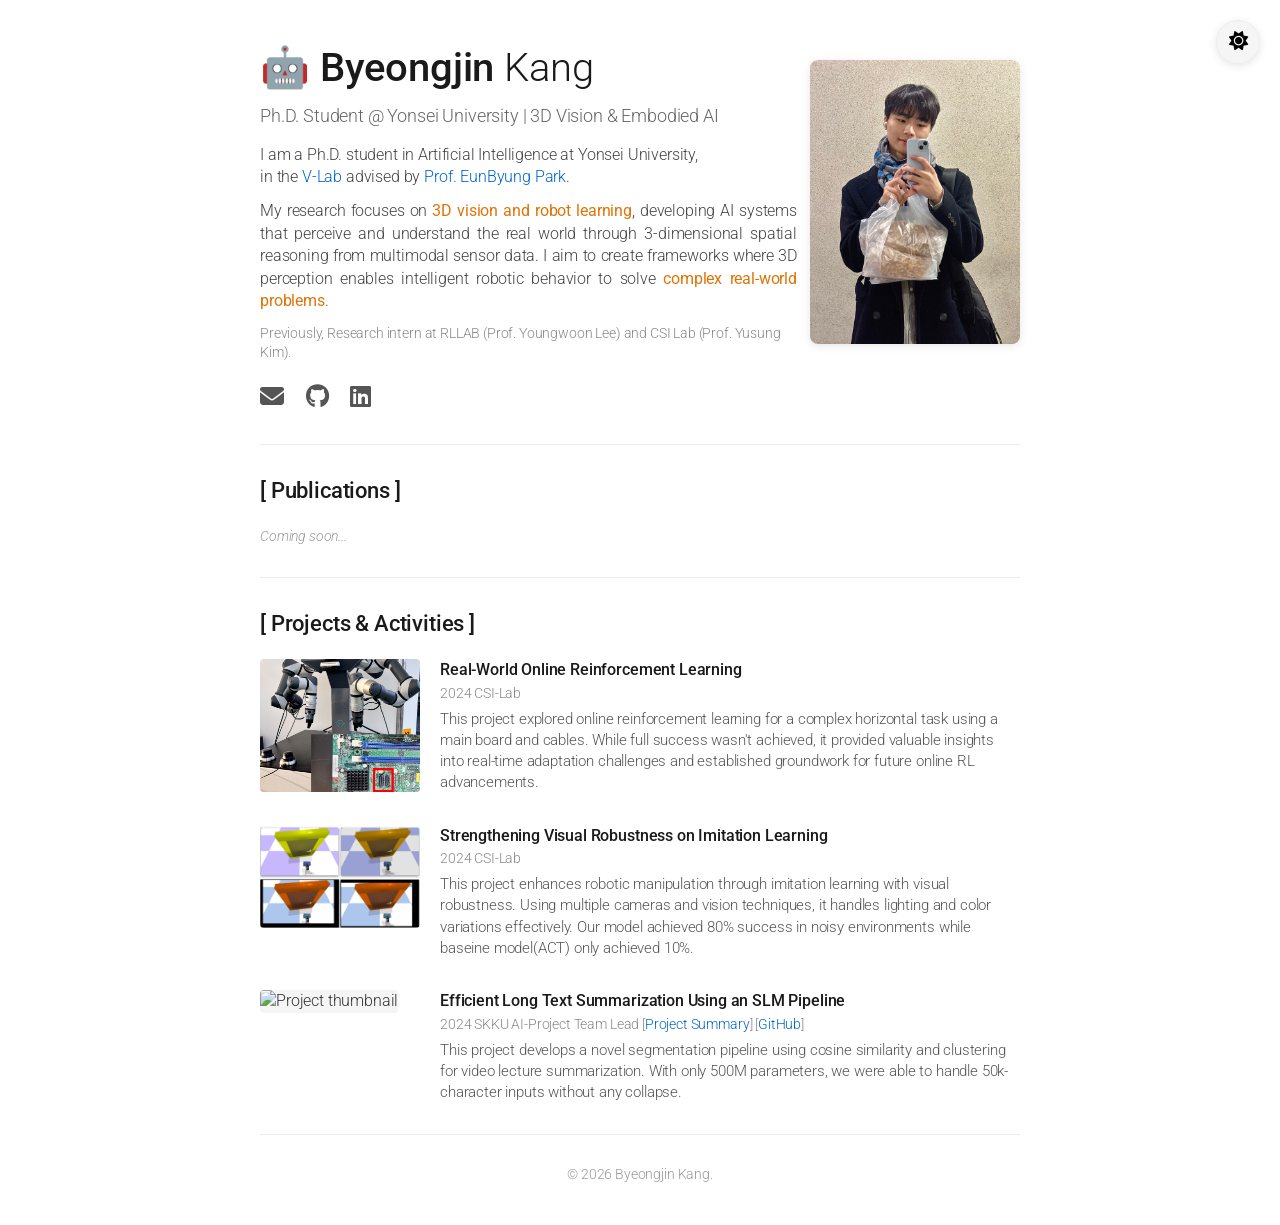
==== index.html @ 746ccff7 "update cv 2026-02" ====
<!DOCTYPE html>
<html lang="en">
<head>
    <meta charset="UTF-8">
    <meta name="viewport" content="width=device-width, initial-scale=1.0">
    <title>Byeongjin Kang</title>
    <link rel="icon" href="data:image/svg+xml,<svg xmlns='http://www.w3.org/2000/svg' viewBox='0 0 100 100'><text y='.9em' font-size='90'>👻</text></svg>">
    <link rel="stylesheet" href="style.css">
    <link rel="stylesheet" href="https://cdnjs.cloudflare.com/ajax/libs/font-awesome/6.4.0/css/all.min.css">
    <link rel="stylesheet" href="https://cdn.jsdelivr.net/gh/jpswalsh/academicons@1/css/academicons.min.css">
</head>
<body>
    <!-- Theme Toggle Button -->
    <button class="theme-toggle" id="theme-toggle" aria-label="Toggle dark mode">
        <span class="icon-sun"><i class="fas fa-sun"></i></span>
        <span class="icon-moon"><i class="fas fa-moon"></i></span>
    </button>

    <main>
        <!-- Header -->
        <header class="profile-header">
            <div class="profile-img-wrapper">
                <img src="src/images/profile.jpeg" alt="Profile Photo" class="profile-img">
            </div>
            <h1>🤖  <span class="last-name">Byeongjin</span> <span class="first -name">Kang</span></h1>
            <p class="subtitle">Ph.D. Student @ Yonsei University | 3D Vision & Embodied AI</p>
        </header>
        
        <!-- Profile Section -->
        <section class="profile">
            <div class="profile-text">
                <p>
                    I am a Ph.D. student in Artificial Intelligence at Yonsei University, 
                    <br>
                    in the <a href="https://v-laboratory.github.io/#/" target="_blank">V-Lab</a> advised by <a href="https://silverbottlep.github.io/index.html" target="_blank">Prof. EunByung Park</a>.
                </p>
                <p>
                    My research focuses on <span class="highlight">3D vision and robot learning</span>, 
                    developing AI systems that perceive and understand the real world through 3-dimensional spatial reasoning 
                    from multimodal sensor data. 
                    I aim to create frameworks where 3D perception enables intelligent robotic behavior to solve <span class="highlight">complex real-world problems</span>.
                </p>
            </div>
            
            <p class="previous-exp">
                Previously, Research intern at RLLAB (Prof. Youngwoon Lee) and CSI Lab (Prof. Yusung Kim).
            </p>
            <!-- Social Links -->
            <div class="social-links">
                <a href="mailto:namul2@yonsei.ac.kr" title="Email"><i class="fa-solid fa-envelope"></i></a>
                <a href="https://github.com/namul2" target="_blank" title="GitHub"><i class="fab fa-github"></i></a>
                <a href="https://www.linkedin.com/in/byeongjin-kang-067b1931b" target="_blank" title="LinkedIn"><i class="fab fa-linkedin"></i></a>
                <a href="" target="_blank" title="Google Scholar"><i class="ai ai-google-scholar"></i></a>
                <a href="src/pdf/2026-02-cv.pdf" target="_blank" title="CV"><i class="ai ai-cv"></i></a>
            </div>
        </section>

        <hr class="separator">

        <!-- Publications Section -->
        <section class="publications">
            <h2>[ Publications ]</h2>

            <!-- <div class="pub-item">
                <div class="pub-thumbnail">
                    <img src="publications/paper1_thumb.png" alt="Paper thumbnail">
                </div>
                <div class="pub-content">
                    <div class="pub-title">Paper Title Here: A Long Title That Describes Your Research</div>
                    <div class="pub-authors"><strong>Byeongjin Kang</strong>, Co-author One, Co-author Two</div>
                    <div class="pub-venue"><em>Conference/Journal Name</em> 2025</div>
                    <div class="pub-links">
                        [<a href="#">Paper</a>]
                        [<a href="#">Code</a>]
                        [<a href="#">Project</a>]
                    </div>
                </div>
            </div> -->

            <p class="coming-soon">Coming soon...</p>
        </section>

        <hr class="separator">

        <!-- Projects & Activities Section -->
        <section class="projects">
            <h2>[ Projects & Activities ]</h2>

            <div class="project-item">
                <div class="project-thumbnail">
                    <img src="src/images/robot-online-rl.png" alt="Project thumbnail">
                </div>
                <div class="project-content">
                    <div class="project-title">Real-World Online Reinforcement Learning</div>
                    <div class="project-date">2024 CSI-Lab</div>
                    <p>
                        This project explored online reinforcement learning for a complex horizontal task using a main board and cables. 
                        While full success wasn't achieved, it provided valuable insights into real-time adaptation challenges and established groundwork for future online RL advancements.
                    </p>
                    <!-- <div class="project-links">
                        [<a href="#">Demo</a>]
                        [<a href="#">GitHub</a>]
                    </div> -->
                </div>
            </div>

            <div class="project-item">
                <div class="project-thumbnail">
                    <img src="src/images/robot-robust.png" alt="Project thumbnail">
                </div>
                <div class="project-content">
                    <div class="project-title">Strengthening Visual Robustness on Imitation Learning</div>
                    <div class="project-date">2024 CSI-Lab</div>
                    <p>
                        This project enhances robotic manipulation through imitation learning with visual robustness. 
                        Using multiple cameras and vision techniques, it handles lighting and color variations effectively.
                        Our model achieved 80% success in noisy environments while baseine model(ACT) only achieved 10%.
                    </p>
                </div>
            </div>

            <div class="project-item">
                <div class="project-thumbnail">
                    <img src="src/images/skku-slm-project.png" alt="Project thumbnail">
                </div>
                <div class="project-content">
                    <div class="project-title">Efficient Long Text Summarization Using an SLM Pipeline</div>
                    <div class="project-date">2024 SKKU AI-Project Team Lead [<a href="src/pdf/LLM_project_paper.pdf">Project Summary</a>] [<a href="https://github.com/namul2/Long-Text-Summary-Project">GitHub</a>]</div>
                    <p>
                        This project develops a novel segmentation pipeline using cosine similarity and clustering for video lecture summarization. 
                        With only 500M parameters, we were able to handle 50k-character inputs without any collapse. 
                    </p>
                    <div class="project-links">
                        <!-- [<a href="src/pdf/LLM_project_paper.pdf">Project Summary</a>]
                        [<a href="https://github.com/SKKUWhiteBoard/WhiteBoard_LLM">GitHub</a>] -->
                    </div>
                </div>
            </div>
        </section>

        <!-- Footer -->
        <footer>
            <p>&copy; 2026 Byeongjin Kang.</p>
        </footer>
    </main>

    <script>
        // Theme Toggle Functionality
        const themeToggle = document.getElementById('theme-toggle');
        const html = document.documentElement;

        // Check for saved theme preference or system preference
        function getPreferredTheme() {
            const savedTheme = localStorage.getItem('theme');
            if (savedTheme) {
                return savedTheme;
            }
            return window.matchMedia('(prefers-color-scheme: dark)').matches ? 'dark' : 'light';
        }

        // Apply theme
        function setTheme(theme) {
            if (theme === 'dark') {
                html.setAttribute('data-theme', 'dark');
            } else {
                html.removeAttribute('data-theme');
            }
            localStorage.setItem('theme', theme);
        }

        // Initialize theme
        setTheme(getPreferredTheme());

        // Toggle theme on button click
        themeToggle.addEventListener('click', () => {
            const currentTheme = html.getAttribute('data-theme');
            const newTheme = currentTheme === 'dark' ? 'light' : 'dark';
            setTheme(newTheme);
        });

        // Listen for system theme changes
        window.matchMedia('(prefers-color-scheme: dark)').addEventListener('change', (e) => {
            if (!localStorage.getItem('theme')) {
                setTheme(e.matches ? 'dark' : 'light');
            }
        });
    </script>
</body>
</html>
---- style.css ----
@import url('https://fonts.googleapis.com/css2?family=Roboto:wght@300;400;500;700&display=swap');

/* CSS Variables for Light Mode */
:root {
    --bg-color: #ffffff;
    --text-color: #333;
    --text-secondary: #444;
    --text-muted: #555;
    --text-light: #666;
    --text-lighter: #888;
    --text-lightest: #999;
    --heading-color: #1a1a1a;
    --link-color: #0066cc;
    --highlight-color: #e07306;
    --border-color: #eee;
    --shadow-color: rgba(0, 0, 0, 0.1);
    --thumbnail-bg: #f5f5f5;
    --social-hover: #000;
}

/* Dark Mode Variables */
[data-theme="dark"] {
    --bg-color: #1a1a1a;
    --text-color: #e0e0e0;
    --text-secondary: #d0d0d0;
    --text-muted: #b0b0b0;
    --text-light: #a0a0a0;
    --text-lighter: #909090;
    --text-lightest: #808080;
    --heading-color: #f0f0f0;
    --link-color: #6ab0ff;
    --highlight-color: #f5a623;
    --border-color: #333;
    --shadow-color: rgba(0, 0, 0, 0.3);
    --thumbnail-bg: #2a2a2a;
    --social-hover: #fff;
}

* {
    margin: 0;
    padding: 0;
    box-sizing: border-box;
}

body {
    font-family: 'Roboto', -apple-system, BlinkMacSystemFont, sans-serif;
    background-color: var(--bg-color);
    color: var(--text-color);
    line-height: 1.4;
    font-size: 16px;
    font-weight: 300;
    letter-spacing: -0.01em;
    transition: background-color 0.3s ease, color 0.3s ease;
}

main {
    max-width: 800px;
    margin: 0 auto;
    padding: 40px 20px;
}

a {
    color: var(--link-color);
    text-decoration: none;
}

a:hover {
    text-decoration: underline;
}

/* Header */
.profile-header {
    margin-bottom: 15px;
}

.profile-header h1 {
    font-size: 2.5rem;
    font-weight: 300;
    margin-bottom: 8px;
    color: var(--heading-color);
}

.profile-header .first-name {
    font-weight: 300;
}

.profile-header .last-name {
    font-weight: 500;
}

.subtitle {
    font-size: 1.1rem;
    color: var(--text-light);
}

/* Profile Section */
.profile {
    margin-bottom: 20px;
}

.profile-img-wrapper {
    float: right;
    margin-top: 20px;
    margin-left: 13px;
    margin-bottom: 15px;
}

.profile-img {
    width: 210px;
    height: auto;
    border-radius: 8px;
    box-shadow: 0 2px 8px var(--shadow-color);
}

.profile-text {
    text-align: justify;
}

.profile-text p {
    margin-bottom: 12px;
    color: var(--text-secondary);
}

.highlight {
    color: var(--highlight-color);
    font-weight: 400;
}

.previous-exp {
    font-size: 0.85rem;
    color: var(--text-lighter);
}

.social-links {
    clear: both;
    padding-top: 15px;
}

.social-links a {
    color: var(--text-muted);
    font-size: 1.5rem;
    margin-right: 18px;
    transition: color 0.2s ease;
}

.social-links a:hover {
    color: var(--social-hover);
    text-decoration: none;
}

/* Separator */
.separator {
    border: none;
    border-top: 1px solid var(--border-color);
    margin: 30px 0;
}

/* Section Titles */
h2 {
    font-size: 1.4rem;
    font-weight: 500;
    color: var(--heading-color);
    margin-bottom: 20px;
}

h2 a {
    color: inherit;
}

h2 a:hover {
    text-decoration: none;
    color: var(--link-color);
}

/* Publications Section */
.publications {
    margin-bottom: 20px;
}

.pub-item {
    display: flex;
    gap: 20px;
    margin-bottom: 25px;
}

.pub-thumbnail {
    flex-shrink: 0;
    width: 160px;
}

.pub-thumbnail img {
    width: 100%;
    height: auto;
    border-radius: 4px;
    background-color: var(--thumbnail-bg);
}

.pub-content {
    flex: 1;
}

.pub-title {
    font-weight: 500;
    font-size: 1rem;
    margin-bottom: 4px;
    color: var(--heading-color);
}

.pub-authors {
    font-size: 0.95rem;
    color: var(--text-muted);
    margin-bottom: 2px;
}

.pub-venue {
    font-size: 0.9rem;
    color: var(--text-light);
    margin-bottom: 6px;
}

.pub-links {
    font-size: 0.9rem;
}

.pub-links a {
    color: var(--link-color);
}

.coming-soon {
    color: var(--text-lightest);
    font-size: 0.9rem;
    font-style: italic;
}

/* Projects Section */
.projects {
    margin-bottom: 20px;
}

.project-item {
    display: flex;
    gap: 20px;
    margin-bottom: 25px;
}

.project-thumbnail {
    flex-shrink: 0;
    width: 160px;
}

.project-thumbnail img {
    width: 100%;
    height: auto;
    border-radius: 4px;
    background-color: var(--thumbnail-bg);
}

.project-content {
    flex: 1;
}

.project-title {
    font-weight: 500;
    font-size: 1rem;
    color: var(--heading-color);
    margin-bottom: 2px;
}

.project-date {
    font-size: 0.85rem;
    color: var(--text-lighter);
    margin-bottom: 6px;
}

.project-content p {
    font-size: 0.95rem;
    color: var(--text-muted);
    margin-bottom: 6px;
}

.project-links {
    font-size: 0.9rem;
}

.project-links a {
    color: var(--link-color);
}

/* Footer */
footer {
    text-align: center;
    padding-top: 30px;
    border-top: 1px solid var(--border-color);
    color: var(--text-lightest);
    font-size: 0.85rem;
}

/* Theme Toggle Button */
.theme-toggle {
    position: fixed;
    top: 20px;
    right: 20px;
    background: var(--thumbnail-bg);
    border: 1px solid var(--border-color);
    border-radius: 50%;
    width: 44px;
    height: 44px;
    cursor: pointer;
    display: flex;
    align-items: center;
    justify-content: center;
    font-size: 1.2rem;
    transition: all 0.3s ease;
    z-index: 1000;
    box-shadow: 0 2px 8px var(--shadow-color);
}

.theme-toggle:hover {
    transform: scale(1.1);
}

.theme-toggle .icon-sun,
.theme-toggle .icon-moon {
    position: absolute;
    transition: opacity 0.3s ease, transform 0.3s ease;
}

.theme-toggle .icon-sun {
    opacity: 1;
    transform: rotate(0deg);
}

.theme-toggle .icon-moon {
    opacity: 0;
    transform: rotate(-90deg);
}

[data-theme="dark"] .theme-toggle .icon-sun {
    opacity: 0;
    transform: rotate(90deg);
}

[data-theme="dark"] .theme-toggle .icon-moon {
    opacity: 1;
    transform: rotate(0deg);
}

/* Responsive */
@media (max-width: 600px) {
    main {
        padding: 30px 15px;
    }

    .profile-header h1 {
        font-size: 2rem;
    }

    .profile-img-wrapper {
        float: none;
        text-align: center;
        margin: 0 0 20px 0;
    }

    .profile-img {
        width: 150px;
    }

    .profile-text {
        text-align: left;
    }

    .social-links {
        text-align: center;
    }

    .pub-item,
    .project-item {
        flex-direction: column;
        gap: 12px;
    }

    .pub-thumbnail,
    .project-thumbnail {
        width: 100%;
    }
}
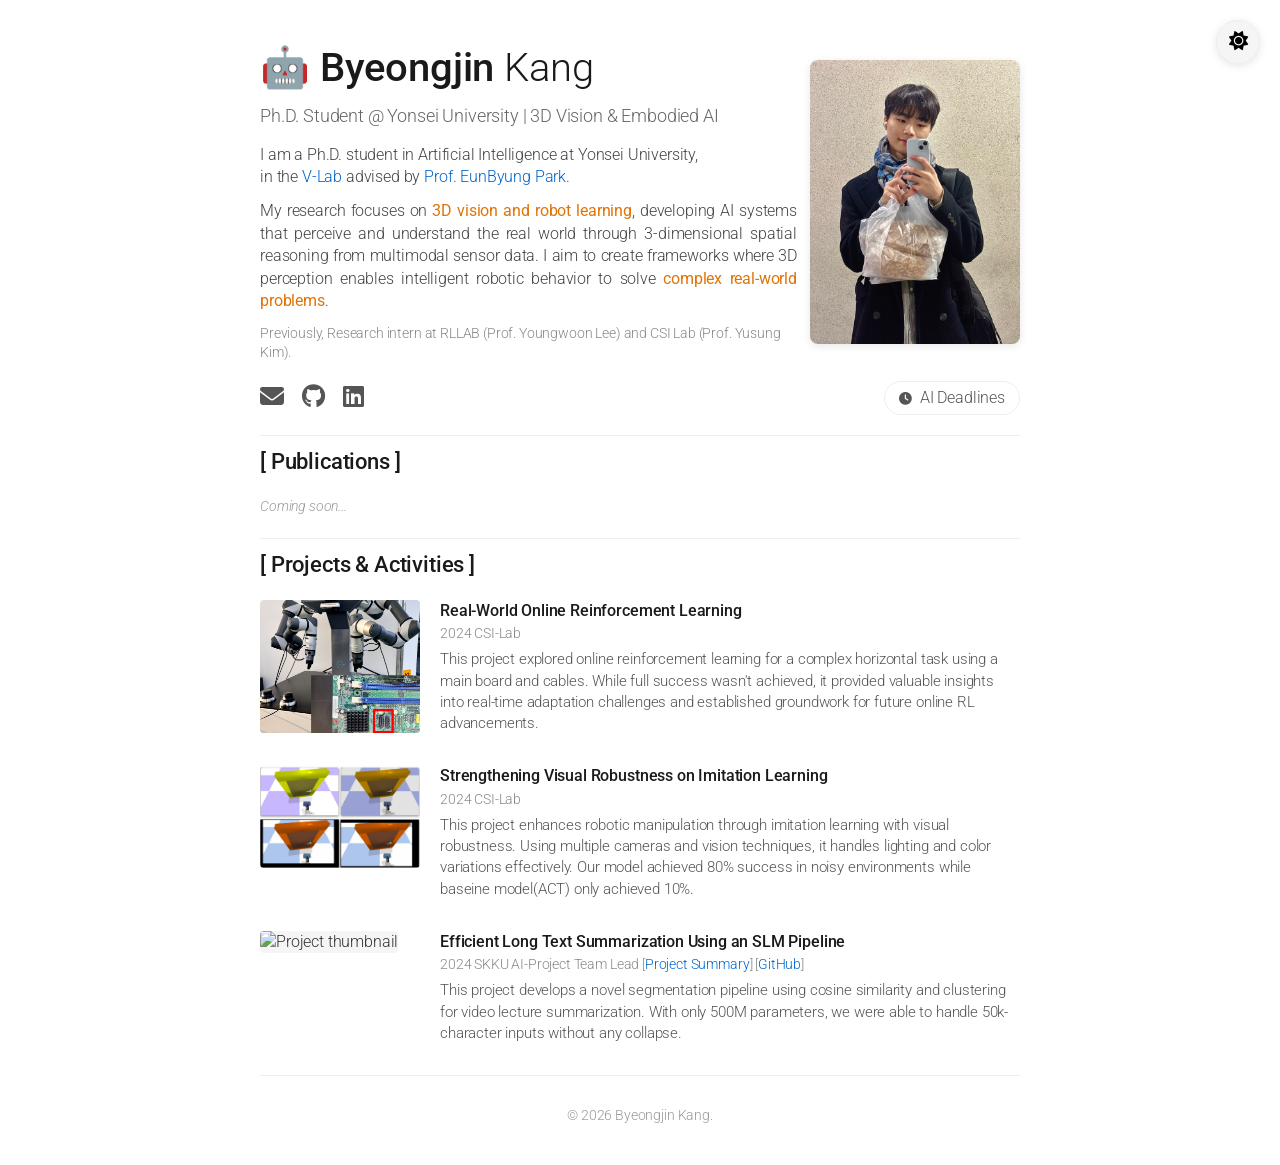
==== commit 5f4b67d2: "add ai-deadlines page" ====
--- a/index.html
+++ b/index.html
@@ -52,6 +52,7 @@
                 <a href="https://www.linkedin.com/in/byeongjin-kang-067b1931b" target="_blank" title="LinkedIn"><i class="fab fa-linkedin"></i></a>
                 <a href="" target="_blank" title="Google Scholar"><i class="ai ai-google-scholar"></i></a>
                 <a href="src/pdf/2026-02-cv.pdf" target="_blank" title="CV"><i class="ai ai-cv"></i></a>
+                <a href="ai_deadlines/index.html" class="nav-btn" title="AI Deadlines"><i class="fas fa-clock"></i> AI Deadlines</a>
             </div>
         </section>
 
--- a/style.css
+++ b/style.css
@@ -134,6 +134,8 @@
 .social-links {
     clear: both;
     padding-top: 15px;
+    display: flex;
+    align-items: center;
 }
 
 .social-links a {
@@ -148,11 +150,32 @@
     text-decoration: none;
 }
 
+.social-links .nav-btn {
+    margin-left: auto;
+    margin-right: 0;
+    font-size: 1rem;
+    padding: 5px 14px;
+    border: 1px solid var(--border-color);
+    border-radius: 20px;
+    color: var(--text-muted);
+    transition: all 0.2s ease;
+}
+
+.social-links .nav-btn:hover {
+    border-color: var(--highlight-color);
+    color: var(--highlight-color);
+}
+
+.social-links .nav-btn i {
+    margin-right: 4px;
+    font-size: 0.8rem;
+}
+
 /* Separator */
 .separator {
     border: none;
     border-top: 1px solid var(--border-color);
-    margin: 30px 0;
+    margin: 10px 0;
 }
 
 /* Section Titles */
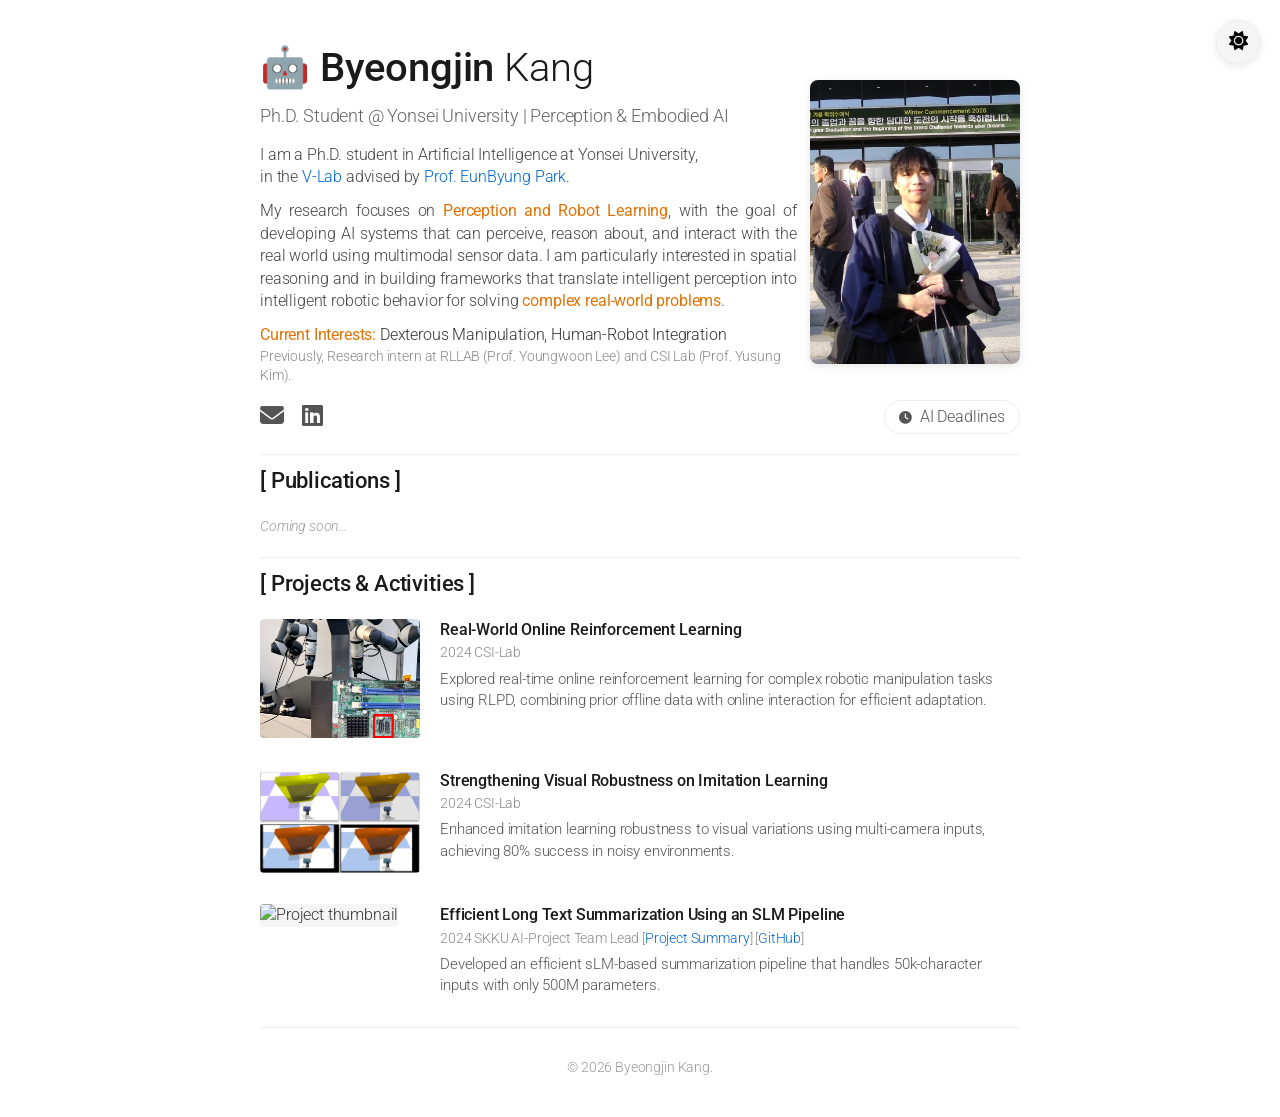
==== commit fae22bcd: "2026-08 update" ====
--- a/index.html
+++ b/index.html
@@ -23,7 +23,7 @@
                 <img src="src/images/profile.jpeg" alt="Profile Photo" class="profile-img">
             </div>
             <h1>🤖  <span class="last-name">Byeongjin</span> <span class="first -name">Kang</span></h1>
-            <p class="subtitle">Ph.D. Student @ Yonsei University | 3D Vision & Embodied AI</p>
+            <p class="subtitle">Ph.D. Student @ Yonsei University | Perception & Embodied AI</p>
         </header>
         
         <!-- Profile Section -->
@@ -35,23 +35,22 @@
                     in the <a href="https://v-laboratory.github.io/#/" target="_blank">V-Lab</a> advised by <a href="https://silverbottlep.github.io/index.html" target="_blank">Prof. EunByung Park</a>.
                 </p>
                 <p>
-                    My research focuses on <span class="highlight">3D vision and robot learning</span>, 
-                    developing AI systems that perceive and understand the real world through 3-dimensional spatial reasoning 
-                    from multimodal sensor data. 
-                    I aim to create frameworks where 3D perception enables intelligent robotic behavior to solve <span class="highlight">complex real-world problems</span>.
+                    My research focuses on <span class="highlight">Perception and Robot Learning</span>, with the goal of developing AI systems that can perceive, reason about, and interact with the real world using multimodal sensor data. I am particularly interested in spatial reasoning and in building frameworks that translate intelligent perception into intelligent robotic behavior for solving <span class="highlight">complex real-world problems</span>.
                 </p>
             </div>
-            
+
+            <!-- current interests -->
+            <span class="highlight">Current Interests:</span> Dexterous Manipulation, Human-Robot Integration
             <p class="previous-exp">
                 Previously, Research intern at RLLAB (Prof. Youngwoon Lee) and CSI Lab (Prof. Yusung Kim).
             </p>
             <!-- Social Links -->
             <div class="social-links">
                 <a href="mailto:namul2@yonsei.ac.kr" title="Email"><i class="fa-solid fa-envelope"></i></a>
-                <a href="https://github.com/namul2" target="_blank" title="GitHub"><i class="fab fa-github"></i></a>
+                <!-- <a href="https://github.com/namul2" target="_blank" title="GitHub"><i class="fab fa-github"></i></a> -->
                 <a href="https://www.linkedin.com/in/byeongjin-kang-067b1931b" target="_blank" title="LinkedIn"><i class="fab fa-linkedin"></i></a>
-                <a href="" target="_blank" title="Google Scholar"><i class="ai ai-google-scholar"></i></a>
-                <a href="src/pdf/2026-02-cv.pdf" target="_blank" title="CV"><i class="ai ai-cv"></i></a>
+                <!-- <a href="" target="_blank" title="Google Scholar"><i class="ai ai-google-scholar"></i></a> -->
+                <a href="src/pdf/2026-08-cv.pdf" target="_blank" title="CV"><i class="ai ai-cv"></i></a>
                 <a href="ai_deadlines/index.html" class="nav-btn" title="AI Deadlines"><i class="fas fa-clock"></i> AI Deadlines</a>
             </div>
         </section>
@@ -95,8 +94,7 @@
                     <div class="project-title">Real-World Online Reinforcement Learning</div>
                     <div class="project-date">2024 CSI-Lab</div>
                     <p>
-                        This project explored online reinforcement learning for a complex horizontal task using a main board and cables. 
-                        While full success wasn't achieved, it provided valuable insights into real-time adaptation challenges and established groundwork for future online RL advancements.
+                        Explored real-time online reinforcement learning for complex robotic manipulation tasks using RLPD, combining prior offline data with online interaction for efficient adaptation.
                     </p>
                     <!-- <div class="project-links">
                         [<a href="#">Demo</a>]
@@ -113,9 +111,7 @@
                     <div class="project-title">Strengthening Visual Robustness on Imitation Learning</div>
                     <div class="project-date">2024 CSI-Lab</div>
                     <p>
-                        This project enhances robotic manipulation through imitation learning with visual robustness. 
-                        Using multiple cameras and vision techniques, it handles lighting and color variations effectively.
-                        Our model achieved 80% success in noisy environments while baseine model(ACT) only achieved 10%.
+                        Enhanced imitation learning robustness to visual variations using multi-camera inputs, achieving 80% success in noisy environments.
                     </p>
                 </div>
             </div>
@@ -128,8 +124,7 @@
                     <div class="project-title">Efficient Long Text Summarization Using an SLM Pipeline</div>
                     <div class="project-date">2024 SKKU AI-Project Team Lead [<a href="src/pdf/LLM_project_paper.pdf">Project Summary</a>] [<a href="https://github.com/namul2/Long-Text-Summary-Project">GitHub</a>]</div>
                     <p>
-                        This project develops a novel segmentation pipeline using cosine similarity and clustering for video lecture summarization. 
-                        With only 500M parameters, we were able to handle 50k-character inputs without any collapse. 
+                        Developed an efficient sLM-based summarization pipeline that handles 50k-character inputs with only 500M parameters.
                     </p>
                     <div class="project-links">
                         <!-- [<a href="src/pdf/LLM_project_paper.pdf">Project Summary</a>]
--- a/style.css
+++ b/style.css
@@ -100,9 +100,9 @@
 
 .profile-img-wrapper {
     float: right;
-    margin-top: 20px;
+    margin-top: 40px;
     margin-left: 13px;
-    margin-bottom: 15px;
+    margin-bottom: 5px;
 }
 
 .profile-img {
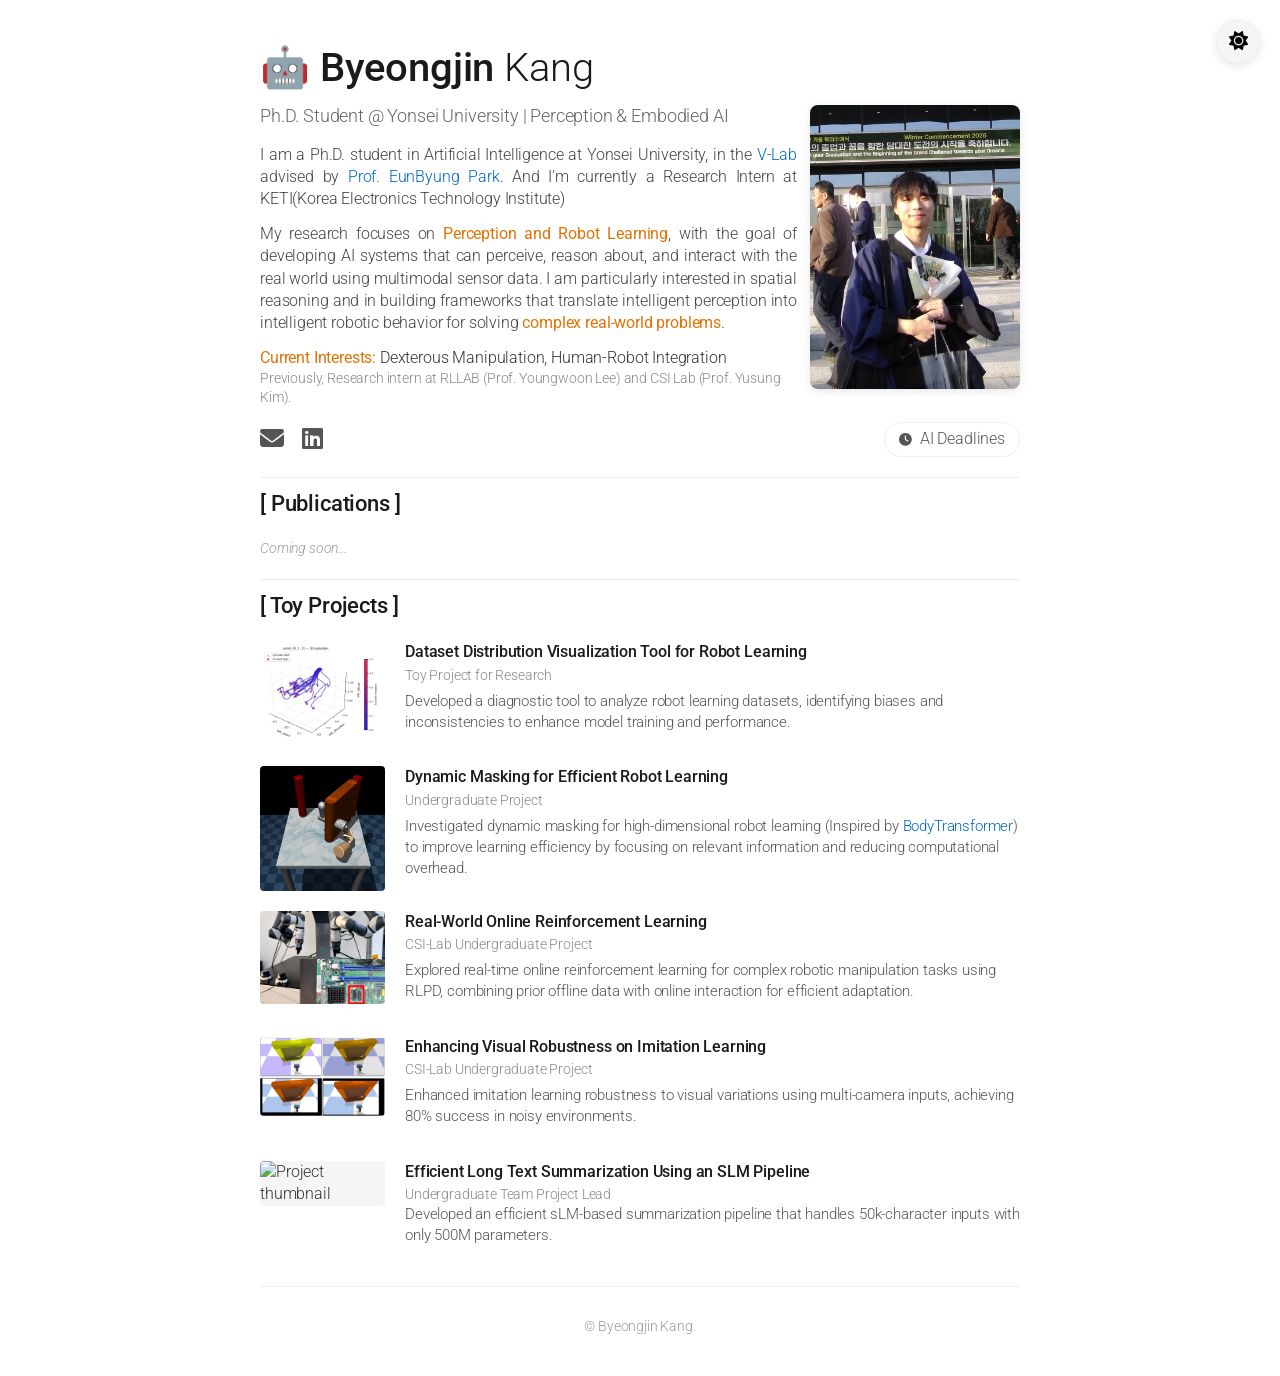
==== commit 6f1481bf: "update 20260830" ====
--- a/index.html
+++ b/index.html
@@ -31,8 +31,8 @@
             <div class="profile-text">
                 <p>
                     I am a Ph.D. student in Artificial Intelligence at Yonsei University, 
-                    <br>
-                    in the <a href="https://v-laboratory.github.io/#/" target="_blank">V-Lab</a> advised by <a href="https://silverbottlep.github.io/index.html" target="_blank">Prof. EunByung Park</a>.
+                    <!-- <br> -->
+                    in the <a href="https://v-laboratory.github.io/#/" target="_blank">V-Lab</a> advised by <a href="https://silverbottlep.github.io/index.html" target="_blank">Prof. EunByung Park</a>. And I'm currently a Research Intern at KETI(Korea Electronics Technology Institute)
                 </p>
                 <p>
                     My research focuses on <span class="highlight">Perception and Robot Learning</span>, with the goal of developing AI systems that can perceive, reason about, and interact with the real world using multimodal sensor data. I am particularly interested in spatial reasoning and in building frameworks that translate intelligent perception into intelligent robotic behavior for solving <span class="highlight">complex real-world problems</span>.
@@ -50,7 +50,8 @@
                 <!-- <a href="https://github.com/namul2" target="_blank" title="GitHub"><i class="fab fa-github"></i></a> -->
                 <a href="https://www.linkedin.com/in/byeongjin-kang-067b1931b" target="_blank" title="LinkedIn"><i class="fab fa-linkedin"></i></a>
                 <!-- <a href="" target="_blank" title="Google Scholar"><i class="ai ai-google-scholar"></i></a> -->
-                <a href="src/pdf/2026-08-cv.pdf" target="_blank" title="CV"><i class="ai ai-cv"></i></a>
+                <a href="src/pdf/namul2_cv-202609.pdf" target="_blank" title="CV"><i class="ai ai-cv"></i></a>
+                <!-- I'm currently a Research Intern at KETI(Korea Electronics Technology Institute) -->
                 <a href="ai_deadlines/index.html" class="nav-btn" title="AI Deadlines"><i class="fas fa-clock"></i> AI Deadlines</a>
             </div>
         </section>
@@ -84,17 +85,19 @@
 
         <!-- Projects & Activities Section -->
         <section class="projects">
-            <h2>[ Projects & Activities ]</h2>
-
-            <div class="project-item">
-                <div class="project-thumbnail">
-                    <img src="src/images/robot-online-rl.png" alt="Project thumbnail">
-                </div>
-                <div class="project-content">
-                    <div class="project-title">Real-World Online Reinforcement Learning</div>
-                    <div class="project-date">2024 CSI-Lab</div>
-                    <p>
-                        Explored real-time online reinforcement learning for complex robotic manipulation tasks using RLPD, combining prior offline data with online interaction for efficient adaptation.
+            <h2>[ Toy Projects ]</h2>
+
+            
+            <div class="project-item">
+                <div class="project-thumbnail">
+                    <!-- <img src="src/images/dext-door.gif" alt="Project thumbnail" class="project-gif"> -->
+                    <img src="src/images/data-visualization.gif" alt="Project thumbnail" class="project-gif">
+                </div>
+                <div class="project-content">
+                    <div class="project-title">Dataset Distribution Visualization Tool for Robot Learning</div>
+                    <div class="project-date">Toy Project for Research</div>
+                    <p>
+                        Developed a diagnostic tool to analyze robot learning datasets, identifying biases and inconsistencies to enhance model training and performance.
                     </p>
                     <!-- <div class="project-links">
                         [<a href="#">Demo</a>]
@@ -103,13 +106,48 @@
                 </div>
             </div>
 
+
+            <div class="project-item">
+                <div class="project-thumbnail">
+                    <img src="src/images/dext-door.gif" alt="Project thumbnail" class="project-gif">
+                </div>
+                <div class="project-content">
+                    <div class="project-title">Dynamic Masking for Efficient Robot Learning</div>
+                    <div class="project-date">Undergraduate Project</div>
+                    <p>
+                        Investigated dynamic masking for high-dimensional robot learning (Inspired by <a href="https://arxiv.org/abs/2408.06316" target="_blank">BodyTransformer</a>) to improve learning efficiency by focusing on relevant information and reducing computational overhead.
+                    </p>
+                    <!-- <div class="project-links">
+                        [<a href="#">Demo</a>]
+                        [<a href="#">GitHub</a>]
+                    </div> -->
+                </div>
+            </div>
+
+            <div class="project-item">
+                <div class="project-thumbnail">
+                    <img src="src/images/robot-online-rl.png" alt="Project thumbnail">
+                </div>
+                <div class="project-content">
+                    <div class="project-title">Real-World Online Reinforcement Learning</div>
+                    <div class="project-date">CSI-Lab Undergraduate Project</div>
+                    <p>
+                        Explored real-time online reinforcement learning for complex robotic manipulation tasks using RLPD, combining prior offline data with online interaction for efficient adaptation.
+                    </p>
+                    <!-- <div class="project-links">
+                        [<a href="#">Demo</a>]
+                        [<a href="#">GitHub</a>]
+                    </div> -->
+                </div>
+            </div>
+
             <div class="project-item">
                 <div class="project-thumbnail">
                     <img src="src/images/robot-robust.png" alt="Project thumbnail">
                 </div>
                 <div class="project-content">
-                    <div class="project-title">Strengthening Visual Robustness on Imitation Learning</div>
-                    <div class="project-date">2024 CSI-Lab</div>
+                    <div class="project-title">Enhancing Visual Robustness on Imitation Learning</div>
+                    <div class="project-date">CSI-Lab Undergraduate Project</div>
                     <p>
                         Enhanced imitation learning robustness to visual variations using multi-camera inputs, achieving 80% success in noisy environments.
                     </p>
@@ -122,7 +160,8 @@
                 </div>
                 <div class="project-content">
                     <div class="project-title">Efficient Long Text Summarization Using an SLM Pipeline</div>
-                    <div class="project-date">2024 SKKU AI-Project Team Lead [<a href="src/pdf/LLM_project_paper.pdf">Project Summary</a>] [<a href="https://github.com/namul2/Long-Text-Summary-Project">GitHub</a>]</div>
+                    <div class="project-date">Undergraduate Team Project Lead 
+                        <!-- [<a href="src/pdf/LLM_project_paper.pdf">Project Summary</a>] [<a href="https://github.com/namul2/Long-Text-Summary-Project">GitHub</a>]</div> -->
                     <p>
                         Developed an efficient sLM-based summarization pipeline that handles 50k-character inputs with only 500M parameters.
                     </p>
@@ -136,7 +175,7 @@
 
         <!-- Footer -->
         <footer>
-            <p>&copy; 2026 Byeongjin Kang.</p>
+            <p>&copy; Byeongjin Kang.</p>
         </footer>
     </main>
 
--- a/style.css
+++ b/style.css
@@ -100,9 +100,9 @@
 
 .profile-img-wrapper {
     float: right;
-    margin-top: 40px;
+    margin-top: 65px;
     margin-left: 13px;
-    margin-bottom: 5px;
+    margin-bottom: 0px;
 }
 
 .profile-img {
@@ -268,14 +268,27 @@
 
 .project-thumbnail {
     flex-shrink: 0;
-    width: 160px;
+    width: 125px;
+    height: 100px;
+    position: relative;
 }
 
 .project-thumbnail img {
+    display: block;
     width: 100%;
     height: auto;
     border-radius: 4px;
     background-color: var(--thumbnail-bg);
+    transform-origin: center;
+    transition: transform 0.2s ease;
+}
+
+.project-thumbnail:hover {
+    z-index: 1;
+}
+
+.project-thumbnail:hover img {
+    transform: scale(1.2);
 }
 
 .project-content {
@@ -381,7 +394,7 @@
     .profile-img-wrapper {
         float: none;
         text-align: center;
-        margin: 0 0 20px 0;
+        margin: 0 0 10px 0;
     }
 
     .profile-img {
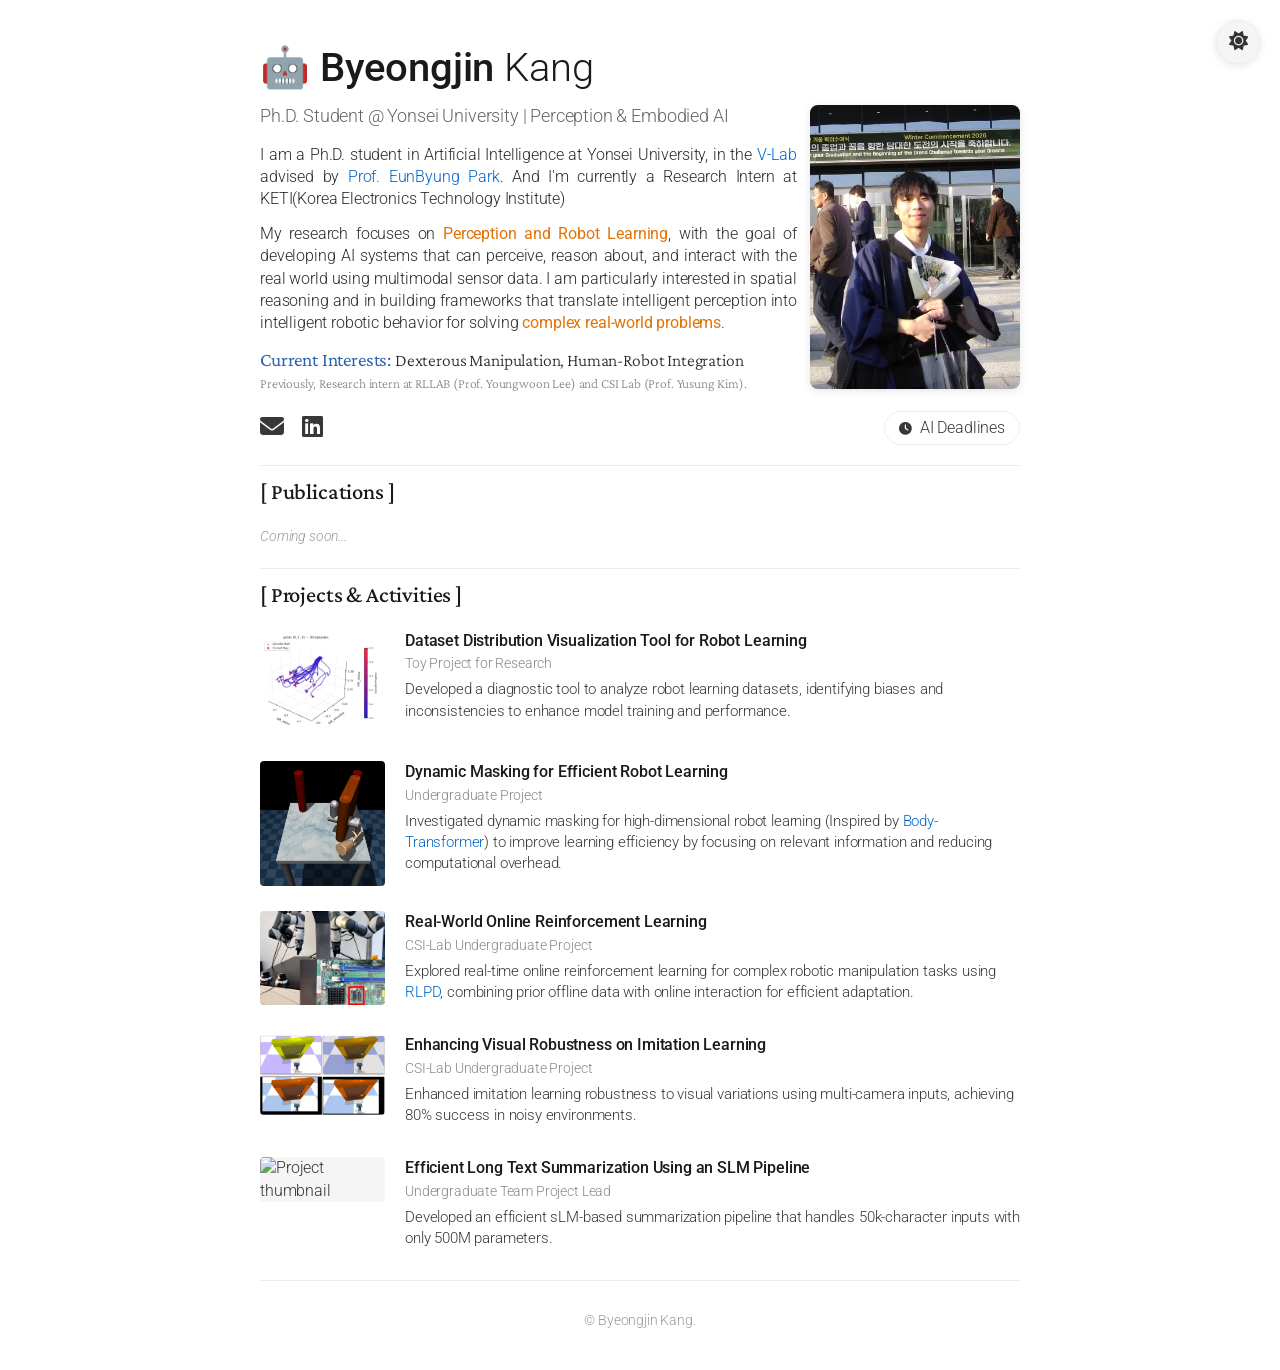
==== commit 71b2eae9: "style update" ====
--- a/index.html
+++ b/index.html
@@ -23,7 +23,7 @@
                 <img src="src/images/profile.jpeg" alt="Profile Photo" class="profile-img">
             </div>
             <h1>🤖  <span class="last-name">Byeongjin</span> <span class="first -name">Kang</span></h1>
-            <p class="subtitle">Ph.D. Student @ Yonsei University | Perception & Embodied AI</p>
+            <p class="subtitle">Ph.D. Student @ Yonsei University | Perception &amp; Embodied AI</p>
         </header>
         
         <!-- Profile Section -->
@@ -40,7 +40,7 @@
             </div>
 
             <!-- current interests -->
-            <span class="highlight">Current Interests:</span> Dexterous Manipulation, Human-Robot Integration
+            <span class="current-interest">Current Interests:</span> <span class="current-interest-content">Dexterous Manipulation, Human-Robot Integration</span>
             <p class="previous-exp">
                 Previously, Research intern at RLLAB (Prof. Youngwoon Lee) and CSI Lab (Prof. Yusung Kim).
             </p>
@@ -85,7 +85,7 @@
 
         <!-- Projects & Activities Section -->
         <section class="projects">
-            <h2>[ Toy Projects ]</h2>
+            <h2>[ Projects &amp; Activities ]</h2>
 
             
             <div class="project-item">
@@ -115,7 +115,7 @@
                     <div class="project-title">Dynamic Masking for Efficient Robot Learning</div>
                     <div class="project-date">Undergraduate Project</div>
                     <p>
-                        Investigated dynamic masking for high-dimensional robot learning (Inspired by <a href="https://arxiv.org/abs/2408.06316" target="_blank">BodyTransformer</a>) to improve learning efficiency by focusing on relevant information and reducing computational overhead.
+                        Investigated dynamic masking for high-dimensional robot learning (Inspired by <a href="https://arxiv.org/abs/2408.06316" target="_blank">Body-Transformer</a>) to improve learning efficiency by focusing on relevant information and reducing computational overhead.
                     </p>
                     <!-- <div class="project-links">
                         [<a href="#">Demo</a>]
@@ -132,7 +132,7 @@
                     <div class="project-title">Real-World Online Reinforcement Learning</div>
                     <div class="project-date">CSI-Lab Undergraduate Project</div>
                     <p>
-                        Explored real-time online reinforcement learning for complex robotic manipulation tasks using RLPD, combining prior offline data with online interaction for efficient adaptation.
+                        Explored real-time online reinforcement learning for complex robotic manipulation tasks using <a href="https://arxiv.org/abs/2302.02948" target="_blank">RLPD</a>, combining prior offline data with online interaction for efficient adaptation.
                     </p>
                     <!-- <div class="project-links">
                         [<a href="#">Demo</a>]
@@ -160,8 +160,9 @@
                 </div>
                 <div class="project-content">
                     <div class="project-title">Efficient Long Text Summarization Using an SLM Pipeline</div>
-                    <div class="project-date">Undergraduate Team Project Lead 
-                        <!-- [<a href="src/pdf/LLM_project_paper.pdf">Project Summary</a>] [<a href="https://github.com/namul2/Long-Text-Summary-Project">GitHub</a>]</div> -->
+                    <div class="project-date">Undergraduate Team Project Lead
+                        <!-- [<a href="src/pdf/LLM_project_paper.pdf">Project Summary</a>] [<a href="https://github.com/namul2/Long-Text-Summary-Project">GitHub</a>] -->
+                    </div>
                     <p>
                         Developed an efficient sLM-based summarization pipeline that handles 50k-character inputs with only 500M parameters.
                     </p>
--- a/style.css
+++ b/style.css
@@ -1,11 +1,14 @@
+@import url('https://fonts.googleapis.com/css2?family=Crimson+Pro:wght@300;400;500;700&display=swap');
 @import url('https://fonts.googleapis.com/css2?family=Roboto:wght@300;400;500;700&display=swap');
+@import url('https://fonts.googleapis.com/css2?family=Source+Serif+4:wght@300;400;500;600;700&display=swap');
+
 
 /* CSS Variables for Light Mode */
 :root {
     --bg-color: #ffffff;
     --text-color: #333;
-    --text-secondary: #444;
-    --text-muted: #555;
+    --text-secondary: #2b2b2b;
+    --text-muted: #383838;
     --text-light: #666;
     --text-lighter: #888;
     --text-lightest: #999;
@@ -53,6 +56,28 @@
     transition: background-color 0.3s ease, color 0.3s ease;
 }
 
+/* body {
+    font-family: 'Crimson Pro', Georgia, serif;
+    background-color: var(--bg-color);
+    color: var(--text-color);
+    line-height: 1.4;
+    font-size: 17px;
+    font-weight: 370;
+    letter-spacing: -0.01em;
+    transition: background-color 0.3s ease, color 0.3s ease;
+}
+
+body {
+    font-family: 'Source Serif 4', Georgia, serif;
+    background-color: var(--bg-color);
+    color: var(--text-color);
+    line-height: 1.3;
+    font-size: 16px;
+    font-weight: 370;
+    letter-spacing: -0.01em;
+    transition: background-color 0.3s ease, color 0.3s ease;
+} */
+
 main {
     max-width: 800px;
     margin: 0 auto;
@@ -122,11 +147,27 @@
 }
 
 .highlight {
+    /* font-family: 'Crimson Pro', Georgia, serif; */
     color: var(--highlight-color);
     font-weight: 400;
 }
 
+.current-interest {
+    font-family: 'Crimson Pro', Georgia, serif;
+    font-weight: 400;
+    font-size: 1.2rem;
+    color:rgb(42, 98, 177)
+}
+
+.current-interest-content {
+    font-family: 'Crimson Pro', Georgia, serif;
+    font-weight: 300;
+    font-size: 1.1rem;
+    color: var(--text-secondary);
+}
+
 .previous-exp {
+    font-family: 'Crimson Pro', Georgia, serif;
     font-size: 0.85rem;
     color: var(--text-lighter);
 }
@@ -195,6 +236,12 @@
     color: var(--link-color);
 }
 
+.publications h2,
+.projects h2 {
+    font-family: 'Crimson Pro', Georgia, serif;
+    font-weight: 500;
+}
+
 /* Publications Section */
 .publications {
     margin-bottom: 20px;
@@ -269,7 +316,7 @@
 .project-thumbnail {
     flex-shrink: 0;
     width: 125px;
-    height: 100px;
+    height: auto;
     position: relative;
 }
 
@@ -337,6 +384,7 @@
     top: 20px;
     right: 20px;
     background: var(--thumbnail-bg);
+    color: var(--text-color);
     border: 1px solid var(--border-color);
     border-radius: 50%;
     width: 44px;
@@ -358,6 +406,7 @@
 .theme-toggle .icon-sun,
 .theme-toggle .icon-moon {
     position: absolute;
+    line-height: 1;
     transition: opacity 0.3s ease, transform 0.3s ease;
 }
 
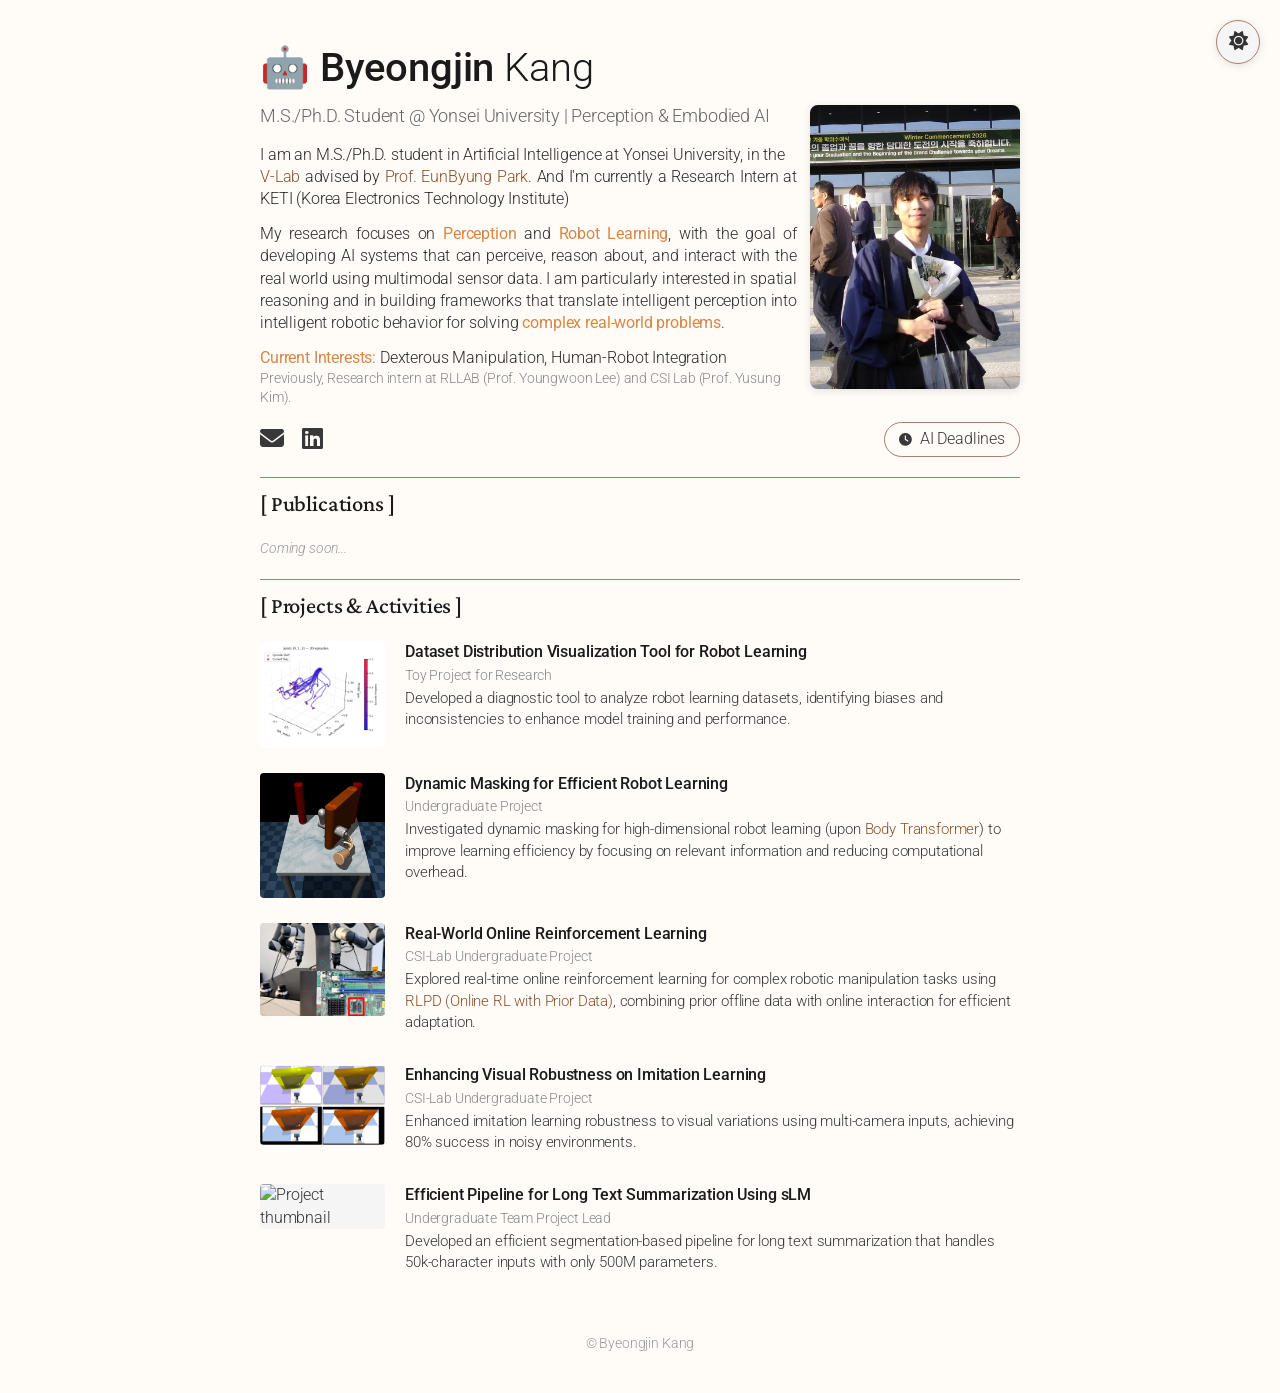
==== commit 0c44e1a0: "modified a bit" ====
--- a/index.html
+++ b/index.html
@@ -23,19 +23,19 @@
                 <img src="src/images/profile.jpeg" alt="Profile Photo" class="profile-img">
             </div>
             <h1>🤖  <span class="last-name">Byeongjin</span> <span class="first -name">Kang</span></h1>
-            <p class="subtitle">Ph.D. Student @ Yonsei University | Perception &amp; Embodied AI</p>
+            <p class="subtitle">M.S./Ph.D. Student @ Yonsei University | Perception &amp; Embodied AI</p>
         </header>
         
         <!-- Profile Section -->
         <section class="profile">
             <div class="profile-text">
                 <p>
-                    I am a Ph.D. student in Artificial Intelligence at Yonsei University, 
-                    <!-- <br> -->
-                    in the <a href="https://v-laboratory.github.io/#/" target="_blank">V-Lab</a> advised by <a href="https://silverbottlep.github.io/index.html" target="_blank">Prof. EunByung Park</a>. And I'm currently a Research Intern at KETI(Korea Electronics Technology Institute)
+                    I am an M.S./Ph.D. student in Artificial Intelligence at Yonsei University, in the
+                    <br>
+                    <a href="https://v-laboratory.github.io/#/" target="_blank">V-Lab</a> advised by <a href="https://silverbottlep.github.io/index.html" target="_blank">Prof. EunByung Park</a>. And I'm currently a Research Intern at KETI (Korea Electronics Technology Institute)
                 </p>
                 <p>
-                    My research focuses on <span class="highlight">Perception and Robot Learning</span>, with the goal of developing AI systems that can perceive, reason about, and interact with the real world using multimodal sensor data. I am particularly interested in spatial reasoning and in building frameworks that translate intelligent perception into intelligent robotic behavior for solving <span class="highlight">complex real-world problems</span>.
+                    My research focuses on <span class="highlight">Perception</span> and <span class="highlight">Robot Learning</span>, with the goal of developing AI systems that can perceive, reason about, and interact with the real world using multimodal sensor data. I am particularly interested in spatial reasoning and in building frameworks that translate intelligent perception into intelligent robotic behavior for solving <span class="highlight">complex real-world problems</span>.
                 </p>
             </div>
 
@@ -115,7 +115,7 @@
                     <div class="project-title">Dynamic Masking for Efficient Robot Learning</div>
                     <div class="project-date">Undergraduate Project</div>
                     <p>
-                        Investigated dynamic masking for high-dimensional robot learning (Inspired by <a href="https://arxiv.org/abs/2408.06316" target="_blank">Body-Transformer</a>) to improve learning efficiency by focusing on relevant information and reducing computational overhead.
+                        Investigated dynamic masking for high-dimensional robot learning (upon <a href="https://arxiv.org/abs/2408.06316" target="_blank">Body Transformer</a>) to improve learning efficiency by focusing on relevant information and reducing computational overhead.
                     </p>
                     <!-- <div class="project-links">
                         [<a href="#">Demo</a>]
@@ -132,7 +132,7 @@
                     <div class="project-title">Real-World Online Reinforcement Learning</div>
                     <div class="project-date">CSI-Lab Undergraduate Project</div>
                     <p>
-                        Explored real-time online reinforcement learning for complex robotic manipulation tasks using <a href="https://arxiv.org/abs/2302.02948" target="_blank">RLPD</a>, combining prior offline data with online interaction for efficient adaptation.
+                        Explored real-time online reinforcement learning for complex robotic manipulation tasks using <a href="https://arxiv.org/abs/2302.02948" target="_blank">RLPD (Online RL with Prior Data)</a>, combining prior offline data with online interaction for efficient adaptation.
                     </p>
                     <!-- <div class="project-links">
                         [<a href="#">Demo</a>]
@@ -159,12 +159,12 @@
                     <img src="src/images/skku-slm-project.png" alt="Project thumbnail">
                 </div>
                 <div class="project-content">
-                    <div class="project-title">Efficient Long Text Summarization Using an SLM Pipeline</div>
+                    <div class="project-title">Efficient Pipeline for Long Text Summarization Using sLM</div>
                     <div class="project-date">Undergraduate Team Project Lead
                         <!-- [<a href="src/pdf/LLM_project_paper.pdf">Project Summary</a>] [<a href="https://github.com/namul2/Long-Text-Summary-Project">GitHub</a>] -->
                     </div>
                     <p>
-                        Developed an efficient sLM-based summarization pipeline that handles 50k-character inputs with only 500M parameters.
+                        Developed an efficient segmentation-based pipeline for long text summarization that handles 50k-character inputs with only 500M parameters.
                     </p>
                     <div class="project-links">
                         <!-- [<a href="src/pdf/LLM_project_paper.pdf">Project Summary</a>]
@@ -176,7 +176,7 @@
 
         <!-- Footer -->
         <footer>
-            <p>&copy; Byeongjin Kang.</p>
+            <p>&copy; Byeongjin Kang</p>
         </footer>
     </main>
 
--- a/style.css
+++ b/style.css
@@ -5,7 +5,7 @@
 
 /* CSS Variables for Light Mode */
 :root {
-    --bg-color: #ffffff;
+    --bg-color: #fffcf7;
     --text-color: #333;
     --text-secondary: #2b2b2b;
     --text-muted: #383838;
@@ -13,28 +13,30 @@
     --text-lighter: #888;
     --text-lightest: #999;
     --heading-color: #1a1a1a;
-    --link-color: #0066cc;
-    --highlight-color: #e07306;
-    --border-color: #eee;
+    --heading-color2: #1a1a1a;
+    --link-color: #8b522d;
+    --highlight-color: #da8543;
+    --border-color: #ab7d6c;
     --shadow-color: rgba(0, 0, 0, 0.1);
     --thumbnail-bg: #f5f5f5;
     --social-hover: #000;
-}
+}   
 
 /* Dark Mode Variables */
 [data-theme="dark"] {
     --bg-color: #1a1a1a;
-    --text-color: #e0e0e0;
+    --text-color: #fcfaf5;
     --text-secondary: #d0d0d0;
     --text-muted: #b0b0b0;
     --text-light: #a0a0a0;
     --text-lighter: #909090;
     --text-lightest: #808080;
-    --heading-color: #f0f0f0;
-    --link-color: #6ab0ff;
-    --highlight-color: #f5a623;
+    --heading-color: #ffffff;
+    --heading-color2: #fffcf1;
+    --link-color: rgb(240, 180, 85);
+    --highlight-color: #ffc05b;
     --border-color: #333;
-    --shadow-color: rgba(0, 0, 0, 0.3);
+    --shadow-color: rgba(0, 0, 0, 0.3); 
     --thumbnail-bg: #2a2a2a;
     --social-hover: #fff;
 }
@@ -153,21 +155,21 @@
 }
 
 .current-interest {
-    font-family: 'Crimson Pro', Georgia, serif;
+    /* font-family: 'Crimson Pro', Georgia, serif; */
     font-weight: 400;
-    font-size: 1.2rem;
-    color:rgb(42, 98, 177)
+    font-size: 1rem;
+    color:var(--highlight-color)
 }
 
 .current-interest-content {
-    font-family: 'Crimson Pro', Georgia, serif;
+    /* font-family: 'Crimson Pro', Georgia, serif; */
     font-weight: 300;
-    font-size: 1.1rem;
+    font-size: 1rem;
     color: var(--text-secondary);
 }
 
 .previous-exp {
-    font-family: 'Crimson Pro', Georgia, serif;
+    /* font-family: 'Crimson Pro', Georgia, serif; */
     font-size: 0.85rem;
     color: var(--text-lighter);
 }
@@ -345,14 +347,14 @@
 .project-title {
     font-weight: 500;
     font-size: 1rem;
-    color: var(--heading-color);
+    color: var(--heading-color2);
     margin-bottom: 2px;
 }
 
 .project-date {
     font-size: 0.85rem;
     color: var(--text-lighter);
-    margin-bottom: 6px;
+    margin-bottom: 3px;
 }
 
 .project-content p {
@@ -373,7 +375,7 @@
 footer {
     text-align: center;
     padding-top: 30px;
-    border-top: 1px solid var(--border-color);
+    /* border-top: 1px solid var(--border-color); */
     color: var(--text-lightest);
     font-size: 0.85rem;
 }
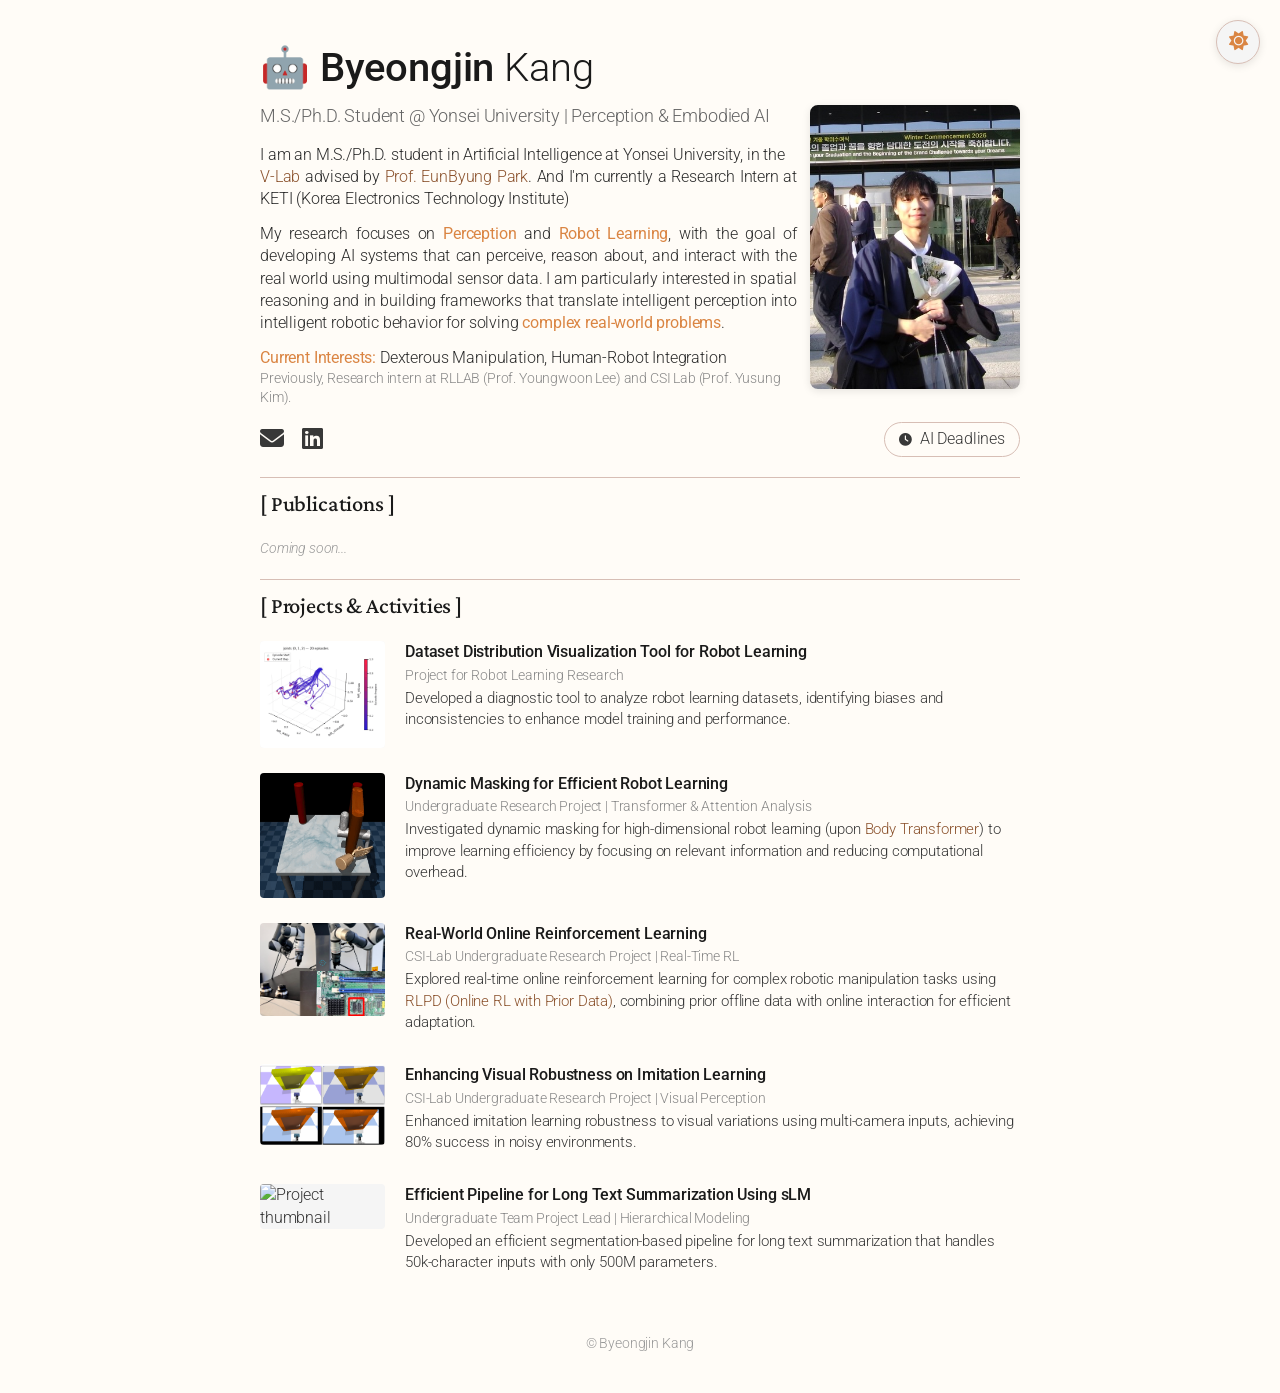
==== commit 16eadc42: "update some comments" ====
--- a/index.html
+++ b/index.html
@@ -95,7 +95,7 @@
                 </div>
                 <div class="project-content">
                     <div class="project-title">Dataset Distribution Visualization Tool for Robot Learning</div>
-                    <div class="project-date">Toy Project for Research</div>
+                    <div class="project-date">Project for Robot Learning Research</div>
                     <p>
                         Developed a diagnostic tool to analyze robot learning datasets, identifying biases and inconsistencies to enhance model training and performance.
                     </p>
@@ -113,7 +113,7 @@
                 </div>
                 <div class="project-content">
                     <div class="project-title">Dynamic Masking for Efficient Robot Learning</div>
-                    <div class="project-date">Undergraduate Project</div>
+                    <div class="project-date">Undergraduate Research Project | Transformer & Attention Analysis </div>
                     <p>
                         Investigated dynamic masking for high-dimensional robot learning (upon <a href="https://arxiv.org/abs/2408.06316" target="_blank">Body Transformer</a>) to improve learning efficiency by focusing on relevant information and reducing computational overhead.
                     </p>
@@ -130,7 +130,7 @@
                 </div>
                 <div class="project-content">
                     <div class="project-title">Real-World Online Reinforcement Learning</div>
-                    <div class="project-date">CSI-Lab Undergraduate Project</div>
+                    <div class="project-date">CSI-Lab Undergraduate Research Project | Real-Time RL </div>
                     <p>
                         Explored real-time online reinforcement learning for complex robotic manipulation tasks using <a href="https://arxiv.org/abs/2302.02948" target="_blank">RLPD (Online RL with Prior Data)</a>, combining prior offline data with online interaction for efficient adaptation.
                     </p>
@@ -147,7 +147,7 @@
                 </div>
                 <div class="project-content">
                     <div class="project-title">Enhancing Visual Robustness on Imitation Learning</div>
-                    <div class="project-date">CSI-Lab Undergraduate Project</div>
+                    <div class="project-date">CSI-Lab Undergraduate Research Project | Visual Perception </div>
                     <p>
                         Enhanced imitation learning robustness to visual variations using multi-camera inputs, achieving 80% success in noisy environments.
                     </p>
@@ -160,7 +160,7 @@
                 </div>
                 <div class="project-content">
                     <div class="project-title">Efficient Pipeline for Long Text Summarization Using sLM</div>
-                    <div class="project-date">Undergraduate Team Project Lead
+                    <div class="project-date">Undergraduate Team Project Lead | Hierarchical Modeling
                         <!-- [<a href="src/pdf/LLM_project_paper.pdf">Project Summary</a>] [<a href="https://github.com/namul2/Long-Text-Summary-Project">GitHub</a>] -->
                     </div>
                     <p>
--- a/style.css
+++ b/style.css
@@ -16,7 +16,7 @@
     --heading-color2: #1a1a1a;
     --link-color: #8b522d;
     --highlight-color: #da8543;
-    --border-color: #ab7d6c;
+    --border-color: #d7beb5;
     --shadow-color: rgba(0, 0, 0, 0.1);
     --thumbnail-bg: #f5f5f5;
     --social-hover: #000;
@@ -386,7 +386,9 @@
     top: 20px;
     right: 20px;
     background: var(--thumbnail-bg);
-    color: var(--text-color);
+    color: var(--highlight-color);
+    /* background: rgb(255, 246, 232);
+    color: rgb(240, 180, 85); */
     border: 1px solid var(--border-color);
     border-radius: 50%;
     width: 44px;
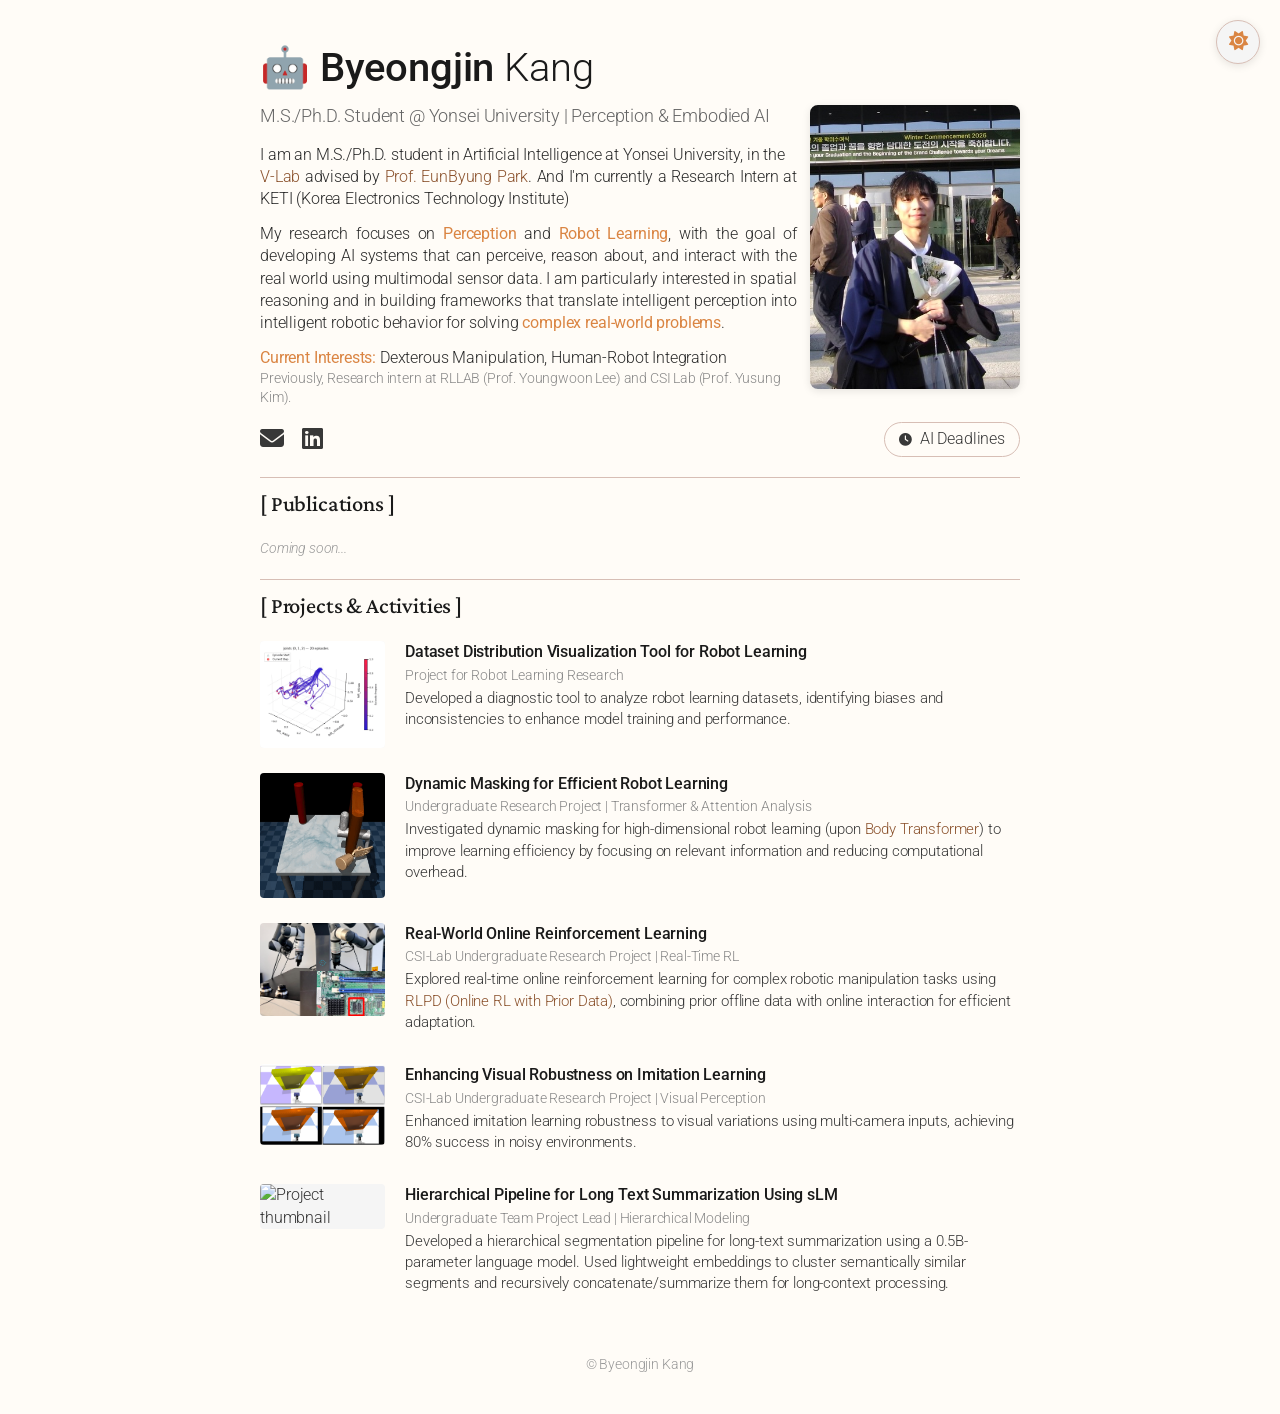
==== commit ca9ca428: "update rss deadline" ====
--- a/index.html
+++ b/index.html
@@ -159,12 +159,12 @@
                     <img src="src/images/skku-slm-project.png" alt="Project thumbnail">
                 </div>
                 <div class="project-content">
-                    <div class="project-title">Efficient Pipeline for Long Text Summarization Using sLM</div>
+                    <div class="project-title">Hierarchical Pipeline for Long Text Summarization Using sLM</div>
                     <div class="project-date">Undergraduate Team Project Lead | Hierarchical Modeling
                         <!-- [<a href="src/pdf/LLM_project_paper.pdf">Project Summary</a>] [<a href="https://github.com/namul2/Long-Text-Summary-Project">GitHub</a>] -->
                     </div>
                     <p>
-                        Developed an efficient segmentation-based pipeline for long text summarization that handles 50k-character inputs with only 500M parameters.
+                        Developed a hierarchical segmentation pipeline for long-text summarization using a 0.5B-parameter language model. Used lightweight embeddings to cluster semantically similar segments and recursively concatenate/summarize them for long-context processing.
                     </p>
                     <div class="project-links">
                         <!-- [<a href="src/pdf/LLM_project_paper.pdf">Project Summary</a>]
